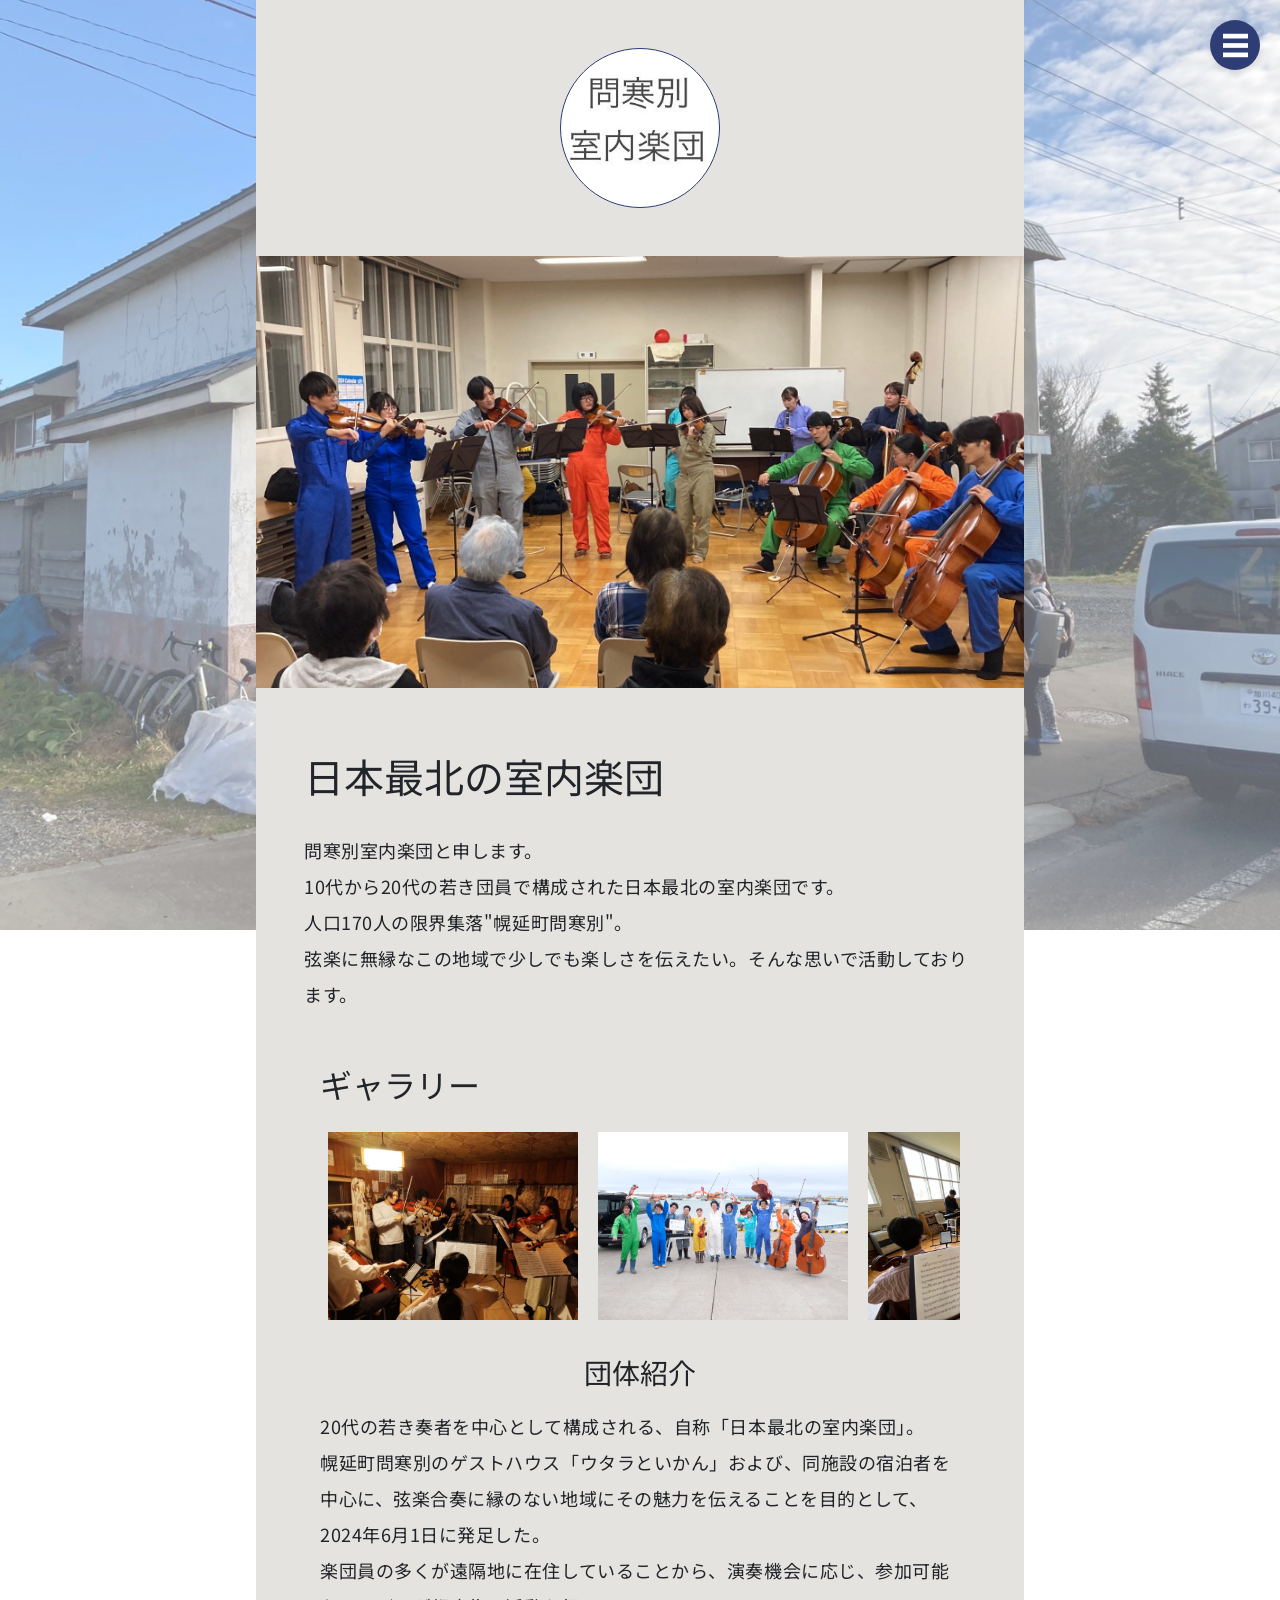
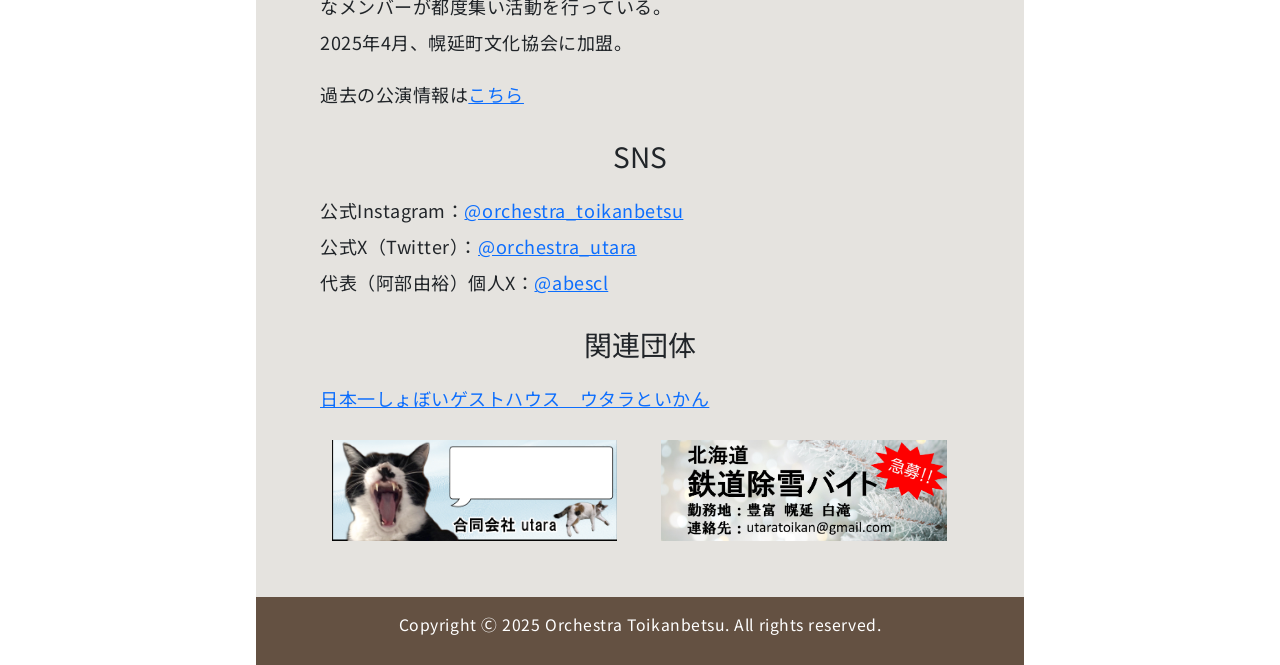
==== index.html @ 4eea9a48 "Update index.html" ====
<!DOCTYPE html>
<html lang="ja">
<head>
    <meta name="viewport" content="width=device-width, initial-scale=1.0, maximum-scale=1.0, minimum-scale=1.0">
    <meta charset="UTF-8">
    <meta name="description" content="自称日本最北の室内楽団「問寒別室内楽団」の公式HPです">
    <title>問寒別室内楽団</title>

    <link rel="preconnect" href="https://fonts.googleapis.com">
    <link rel="preconnect" href="https://fonts.gstatic.com" crossorigin>
    <link href="https://fonts.googleapis.com/css2?family=Noto+Sans+JP:wght@100..900&display=swap" rel="stylesheet">

    <link href="https://cdn.jsdelivr.net/npm/bootstrap@5.3.0/dist/css/bootstrap.min.css" rel="stylesheet" integrity="sha384-9ndCyUaIbzAi2FUVXJi0CjmCapSmO7SnpJef0486qhLnuZ2cdeRhO02iuK6FUUVM" crossorigin="anonymous">
    <script src="https://cdn.jsdelivr.net/npm/bootstrap@5.3.0/dist/js/bootstrap.bundle.min.js" integrity="sha384-geWF76RCwLtnZ8qwWowPQNguL3RmwHVBC9FhGdlKrxdiJJigb/j/68SIy3Te4Bkz" crossorigin="anonymous"></script>

    <link rel="stylesheet" href="style.css">
</head>
<body>
    <div class="container p-0 h-100">
        <header>
            <a href="index.html">
                <div id="headerIcon" class="mx-auto"></div>
            </a>
        </header>

        <img id="topImg" src="img/header.jpg">

        <!-- メニュー部分 -->
        <div id="menuIcon"></div>
        <div id="menuOverlay">
            <div id="menuContent">
                <h3>問寒別室内楽団</h3>
                <ul id="menuList">
                    <li><a href="index.html#greeding">ご挨拶</a></li>
                    <li><a href="index.html#introduction">団体紹介</a></li>
                    <li><a href="index.html#sns">SNS</a></li>
                    <li><a href="index.html#links">関連団体</a></li>
                </ul>
            </div>
        </div>

        <!-- コンテンツ -->
        <div class="contents mx-auto">
            <div class="pb-2" id="greeding">
                <h1 class="fs-1 pb-2">日本最北の室内楽団</h1>
                <p>問寒別室内楽団と申します。<br>
                    10代から20代の若き団員で構成された日本最北の室内楽団です。<br>
                    人口170人の限界集落"幌延町問寒別"。<br>
                    弦楽に無縁なこの地域で少しでも楽しさを伝えたい。そんな思いで活動しております。
                </p>
            </div>

            <div id ="gallery" class="m-3">
                <div><h2>ギャラリー</h2></div>
                <div class="scroll-container p-2">
                    <div class="d-flex">
                        <img src="img/gallary/1.jpg" class="scroll-item">
                        <img src="img/gallary/2.jpg" class="scroll-item">
                        <img src="img/gallary/3.jpg" class="scroll-item">
                        <img src="img/gallary/4.jpg" class="scroll-item">
                        <img src="img/gallary/5.jpg" class="scroll-item">
                    </div>
                </div>
            </div>

            <div id ="introduction" class="m-3">
                <h3 class="text-center">団体紹介</h3>
                <p>
                    20代の若き奏者を中心として構成される、自称「日本最北の室内楽団」。<br>
                    幌延町問寒別のゲストハウス「ウタラといかん」および、同施設の宿泊者を中心に、弦楽合奏に縁のない地域にその魅力を伝えることを目的として、2024年6月1日に発足した。<br>
                    楽団員の多くが遠隔地に在住していることから、演奏機会に応じ、参加可能なメンバーが都度集い活動を行っている。<br>
                    2025年4月、幌延町文化協会に加盟。
                </p>
                <p>過去の公演情報は<a href="concert.html">こちら</a></p>
            </div>

            <div id = "sns" class="m-3">
                <h3 class="text-center">SNS</h3>
                <p>
                    公式Instagram：<a href="https://www.instagram.com/orchestra_toikanbetsu?utm_source=ig_web_button_share_sheet&igsh=ZDNlZDc0MzIxNw==">@orchestra_toikanbetsu</a><br>
                    公式X（Twitter）：<a href="https://x.com/orchestra_utara">@orchestra_utara</a><br>
                    代表（阿部由裕）個人X：<a href="https://x.com/abescl">@abescl</a></p>
            </div>

            <div id ="links" class="m-3">
                <h3 class="text-center">関連団体</h3>
                <p><a href="https://utaratoikan.studio.site/">日本一しょぼいゲストハウス　ウタラといかん</a></p>
            </div>

            <div id="advertisement" class=p-2>
                <img src="img/advertisement/1.gif">
                <img src="img/advertisement/2.jpg">
            </div>
        </div>

        <footer class="p-2">
            <p class="text-center"><small>Copyright Ⓒ 2025 Orchestra Toikanbetsu. All rights reserved.</small></p>
        </footer>
 
    </div>
    
    <script>
        const menuIcon = document.getElementById('menuIcon');
        const menuOverlay = document.getElementById('menuOverlay');

        menuIcon.onclick = function(){
            menuIcon.classList.toggle('open'); 
            menuOverlay.classList.toggle('active');  
        };

        menuOverlay.addEventListener('click', function (e) {
            if (e.target === menuOverlay) {
                menuOverlay.classList.remove('active');
                menuIcon.classList.remove('open'); 
            }
        });
    </script>
</body>

</html>
---- style.css ----
/* フォント */
h1, h2, h3{
    font-family: "Noto Sans JP", sans-serif !important;
    font-weight: 400;
    line-height: 2; 
  }
p{
    font-family: "Noto Sans JP", sans-serif !important;
    font-optical-sizing: auto;
    font-style: normal;
    /* font-size: 18px; */
    font-size: clamp(0.875rem, 1vw + 0.5rem, 1.125rem);
    line-height: 2;
    letter-spacing: 0.03em;
}
.concert h5{
    font-family: "Noto Sans JP", sans-serif !important;
    font-weight: 700;
}
.concert p{
    line-height: 1.5; 
}

/* 共通 */
.container {
    width: 768px;
    background-color: #E5E3DF;
}

/* ヘッダー */
#headerIcon {
    background-image: url(img/config/header-icon.jpg);
    background-size: 100%;
    background-position: center;
    background-repeat: no-repeat;
    border: solid 1px #2F3D75;
    border-radius: 50%;
}
#topImg {
    width: 100%;
    object-fit: cover;
}

/* フッター */
footer {
    color: white;
    background-color: #645142;
}

/* メニュー */
#menuIcon {
    position: fixed;
    top: 20px;
    right: 20px;
    width: 50px;
    height: 50px;
    background: #2F3D75;
    border-radius: 50%;
    box-shadow: 0 4px 6px rgba(0, 0, 0, 0.1);
    display: flex;
    flex-direction: column;
    justify-content: center;
    align-items: center;
    cursor: pointer;
    transition: transform 0.3s;
    z-index: 1000;
    background-image: url('img/config/menu-icon.svg');
    background-size: 50%;
    background-position: center;
    background-repeat: no-repeat;
}

#menuIcon:hover {
    transform: scale(1.1);
}

#menuIcon.open {
    background-image: url('img/config/close-icon.svg');
    background-size: 50%;
    background-position: center;
    background-repeat: no-repeat;
}

#menuOverlay {
    position: fixed;
    top: 0;
    left: 0;
    width: 100%;
    height: 100%;
    background: rgba(0, 0, 0, 0.8);
    display: flex;
    justify-content: center;
    align-items: center;
    opacity: 0;
    visibility: hidden;
    transition: opacity 0.3s, visibility 0.3s;
    z-index: 999;
}

#menuContent {
    background-color: white;
    padding: 20px;
    border-radius: 10px;
    text-align: center;
    width: 80%;
    max-width: 300px;
}

#menuList {
    list-style: none;
    padding: 0;
}
#menuList li {
    margin: 15px 0;
}
#menuList a {
    text-decoration: none;
    color: black;
    font-size: 18px;
    transition: color 0.3s;
}
#menuList a:hover {
    color: #ffcc00;
}

#menuOverlay.active {
    opacity: 1;
    visibility: visible;
}

/* ギャラリー */
.scroll-container {
    overflow-x: auto;
    white-space: nowrap;
    -webkit-overflow-scrolling: touch;
    scrollbar-width: none;
}
.scroll-item {
    width: 250px;
    height: auto;
    margin-right: 20px;
    object-fit: cover;
}

/* 広告 */
#advertisment {
    display: flex;
    text-align: center;
}


/* PC・タブレットサイズ*/
@media screen and (min-width:576px){
    body {
        background-image: url('img/background.jpg');
        background-size: cover;
        background-attachment: fixed;
        background-position: center;
        background-repeat: no-repeat;
        background-color:rgba(255,255,255,0.4);
        background-blend-mode:lighten;
    }
    header {
        padding-top: 3rem;
        padding-bottom: 3rem;
    }
    #headerIcon {
        width: 10rem;
        height: 10rem;
    }
    #advertisement img{
        width: 49.5%;
        padding: 0 3%;
    }
    .contents {
        padding: 3rem;
    }
    .concert.card {
        width: 70%;
    }    
}
/* スマホサイズ */
@media screen and (max-width: 575px) {
    body {
        background-image: none;
    }
    header {
        padding-top: 1rem;
        padding-bottom: 1rem;
    }
    #headerIcon {
        width: 7rem;
        height: 7rem;
    }
    .container {
        width: 100%;
    }
    #advertisement img{
        display: block;
        margin: 1rem auto;
        width: 80%;
    }
    .contents {
        padding: 1rem;
    }
    .concert.card {
        width: 90%;
    }
}
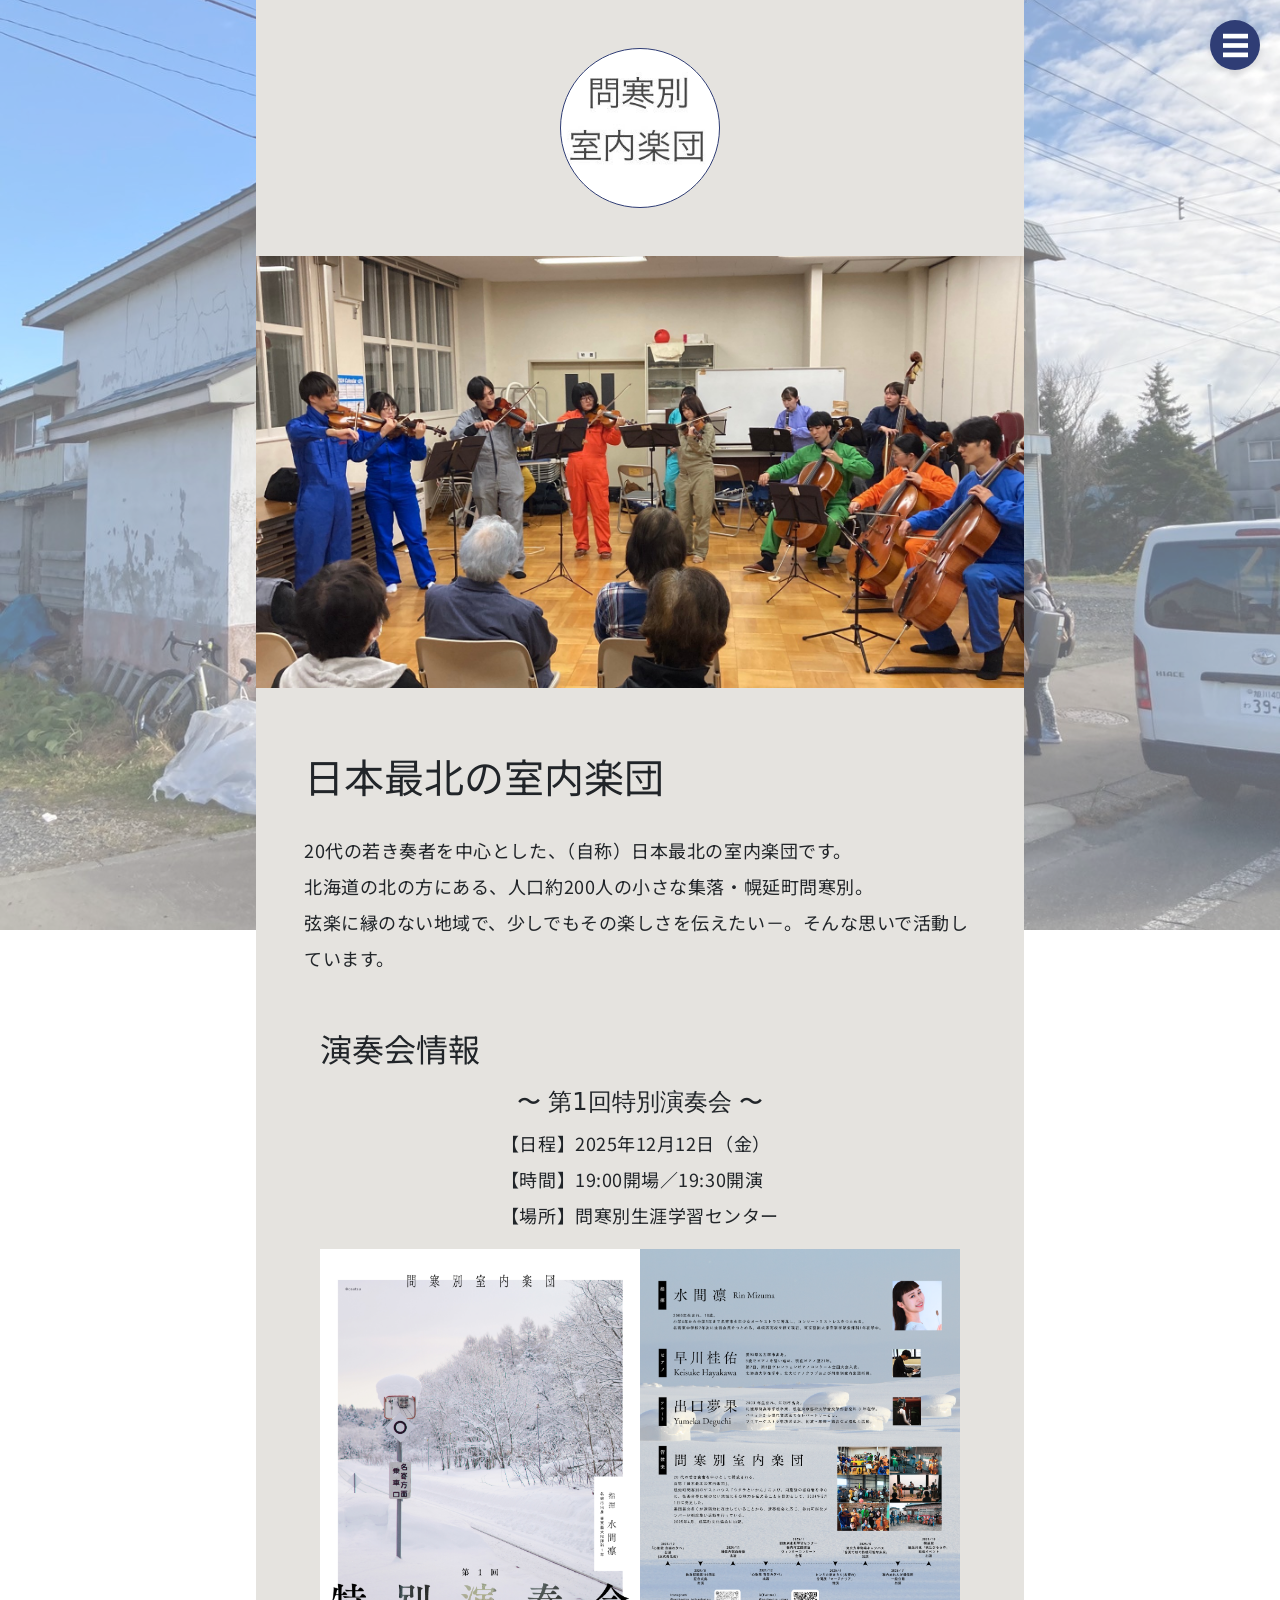
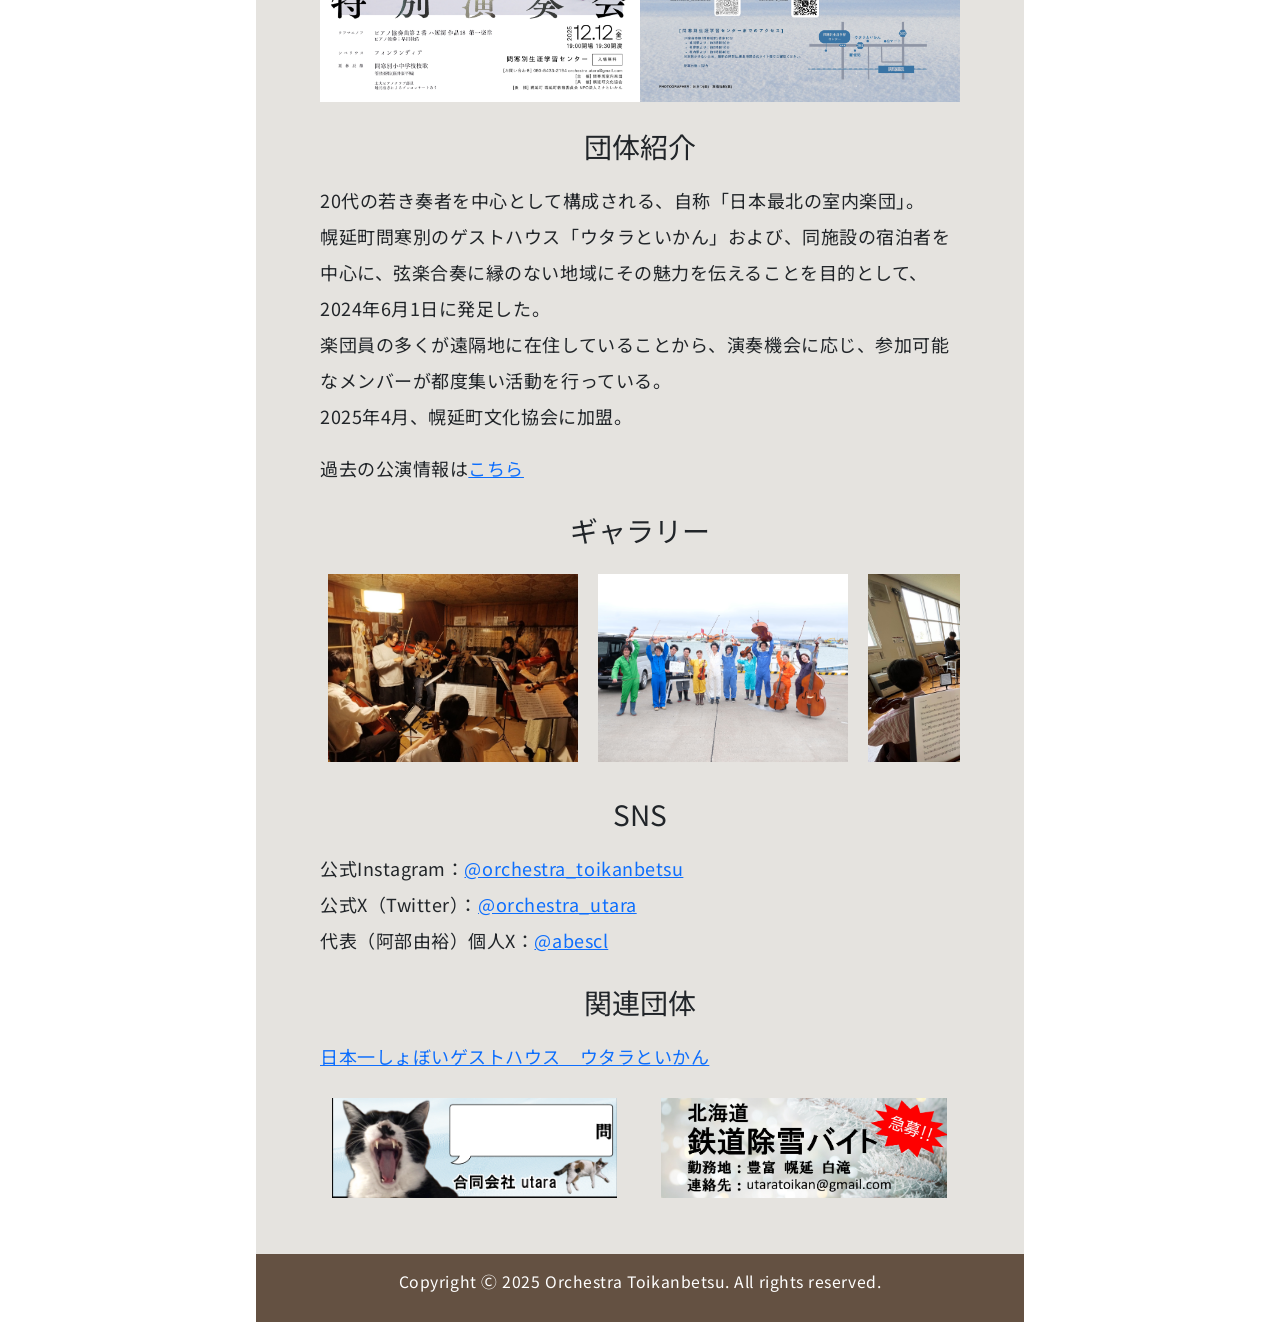
==== commit 46f36e66: "Add files via upload" ====
--- a/index.html
+++ b/index.html
@@ -2,8 +2,9 @@
 <html lang="ja">
 <head>
     <meta name="viewport" content="width=device-width, initial-scale=1.0, maximum-scale=1.0, minimum-scale=1.0">
-    <meta charset="UTF-8">
+    <meta charset="utf-8">
     <meta name="description" content="自称日本最北の室内楽団「問寒別室内楽団」の公式HPです">
+    <meta name="Keywords" content="問寒別,室内楽団,オーケストラ,幌延,弦楽,弦楽合奏,クラシック音楽,北海道,最北">
     <title>問寒別室内楽団</title>
 
     <link rel="preconnect" href="https://fonts.googleapis.com">
@@ -43,23 +44,30 @@
         <div class="contents mx-auto">
             <div class="pb-2" id="greeding">
                 <h1 class="fs-1 pb-2">日本最北の室内楽団</h1>
-                <p>問寒別室内楽団と申します。<br>
-                    10代から20代の若き団員で構成された日本最北の室内楽団です。<br>
-                    人口170人の限界集落"幌延町問寒別"。<br>
-                    弦楽に無縁なこの地域で少しでも楽しさを伝えたい。そんな思いで活動しております。
+                <p>
+                    20代の若き奏者を中心とした、（自称）日本最北の室内楽団です。<br>
+                    北海道の北の方にある、人口約200人の小さな集落・幌延町問寒別。<br>
+                    弦楽に縁のない地域で、少しでもその楽しさを伝えたい－。そんな思いで活動しています。
                 </p>
             </div>
 
-            <div id ="gallery" class="m-3">
-                <div><h2>ギャラリー</h2></div>
-                <div class="scroll-container p-2">
-                    <div class="d-flex">
-                        <img src="img/gallary/1.jpg" class="scroll-item">
-                        <img src="img/gallary/2.jpg" class="scroll-item">
-                        <img src="img/gallary/3.jpg" class="scroll-item">
-                        <img src="img/gallary/4.jpg" class="scroll-item">
-                        <img src="img/gallary/5.jpg" class="scroll-item">
-                    </div>
+            <div id ="information" class="m-3">
+                <div><h2>演奏会情報</h2></div>
+                <h4 class="text-center">〜 第1回特別演奏会 〜</h4>
+                <div class="d-flex justify-content-center">
+                    <p>
+                        【日程】2025年12月12日（金）<br>
+                        【時間】19:00開場／19:30開演<br>
+                        【場所】問寒別生涯学習センター
+                    </p>
+                </div>
+                <div class="d-flex">
+                    <a href="img/information/20251212_1.png" target="_blank">
+                        <img src="img/information/20251212_1.png" class="img-fluid">
+                    </a>
+                    <a href="img/information/20251212_2.png" target="_blank">
+                        <img src="img/information/20251212_2.png" class="img-fluid">
+                    </a>
                 </div>
             </div>
 
@@ -72,6 +80,19 @@
                     2025年4月、幌延町文化協会に加盟。
                 </p>
                 <p>過去の公演情報は<a href="concert.html">こちら</a></p>
+            </div>
+
+            <div id ="gallery" class="m-3">
+                <h3 class="text-center">ギャラリー</h3>
+                <div class="scroll-container p-2">
+                    <div class="d-flex">
+                        <img src="img/gallary/1.jpg" class="scroll-item">
+                        <img src="img/gallary/2.jpg" class="scroll-item">
+                        <img src="img/gallary/3.jpg" class="scroll-item">
+                        <img src="img/gallary/4.jpg" class="scroll-item">
+                        <img src="img/gallary/5.jpg" class="scroll-item">
+                    </div>
+                </div>
             </div>
 
             <div id = "sns" class="m-3">
@@ -116,5 +137,4 @@
         });
     </script>
 </body>
-
-</html>
+</html>
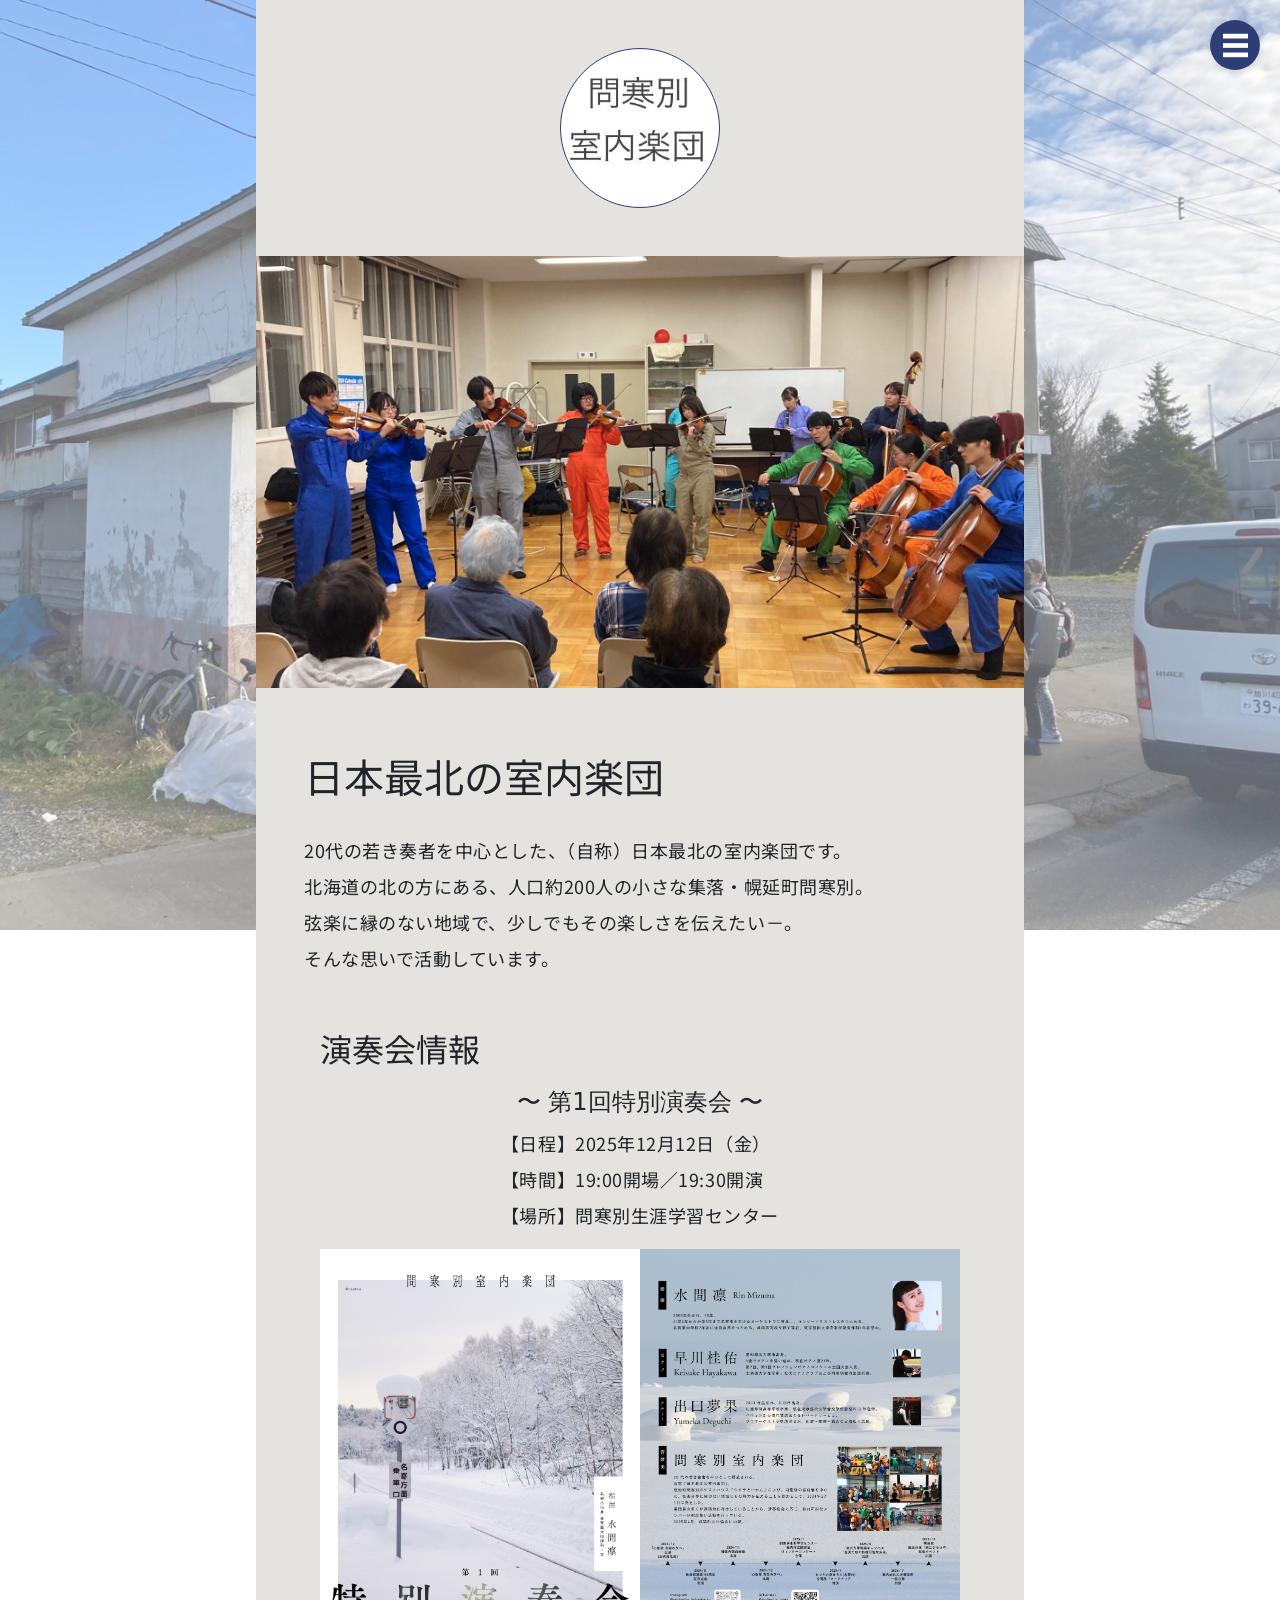
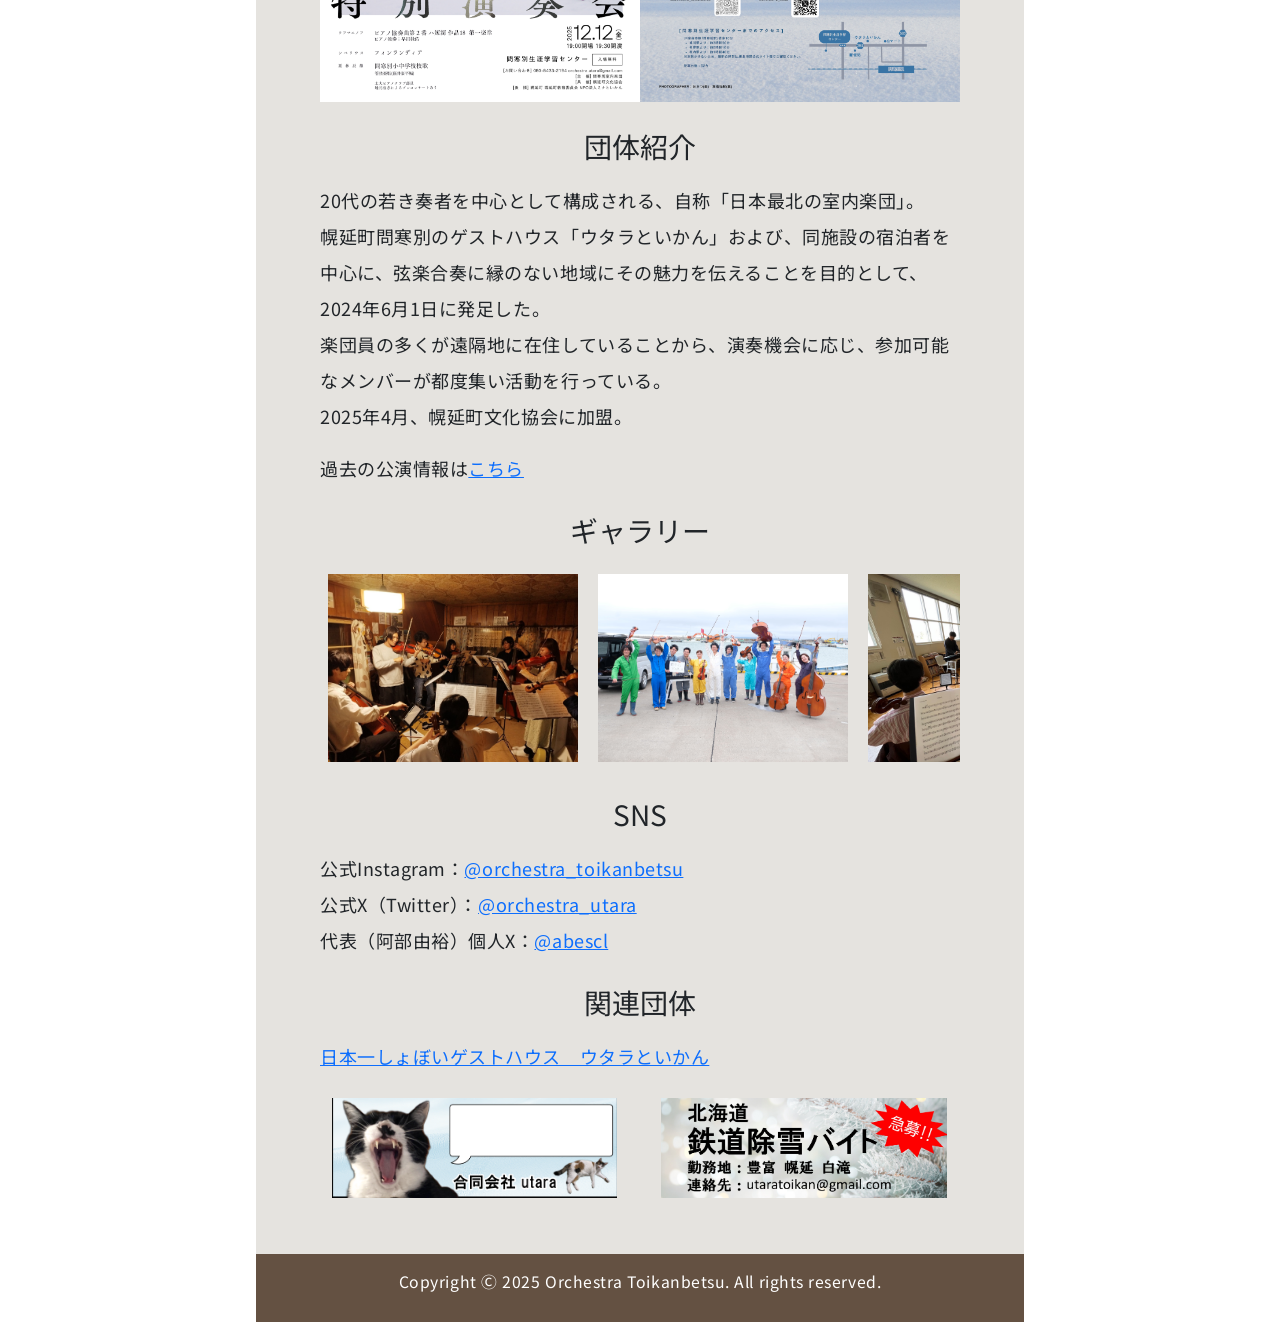
==== commit 967e8a3e: "Add files via upload" ====
--- a/index.html
+++ b/index.html
@@ -47,7 +47,8 @@
                 <p>
                     20代の若き奏者を中心とした、（自称）日本最北の室内楽団です。<br>
                     北海道の北の方にある、人口約200人の小さな集落・幌延町問寒別。<br>
-                    弦楽に縁のない地域で、少しでもその楽しさを伝えたい－。そんな思いで活動しています。
+                    弦楽に縁のない地域で、少しでもその楽しさを伝えたい－。<br>
+                    そんな思いで活動しています。
                 </p>
             </div>
 
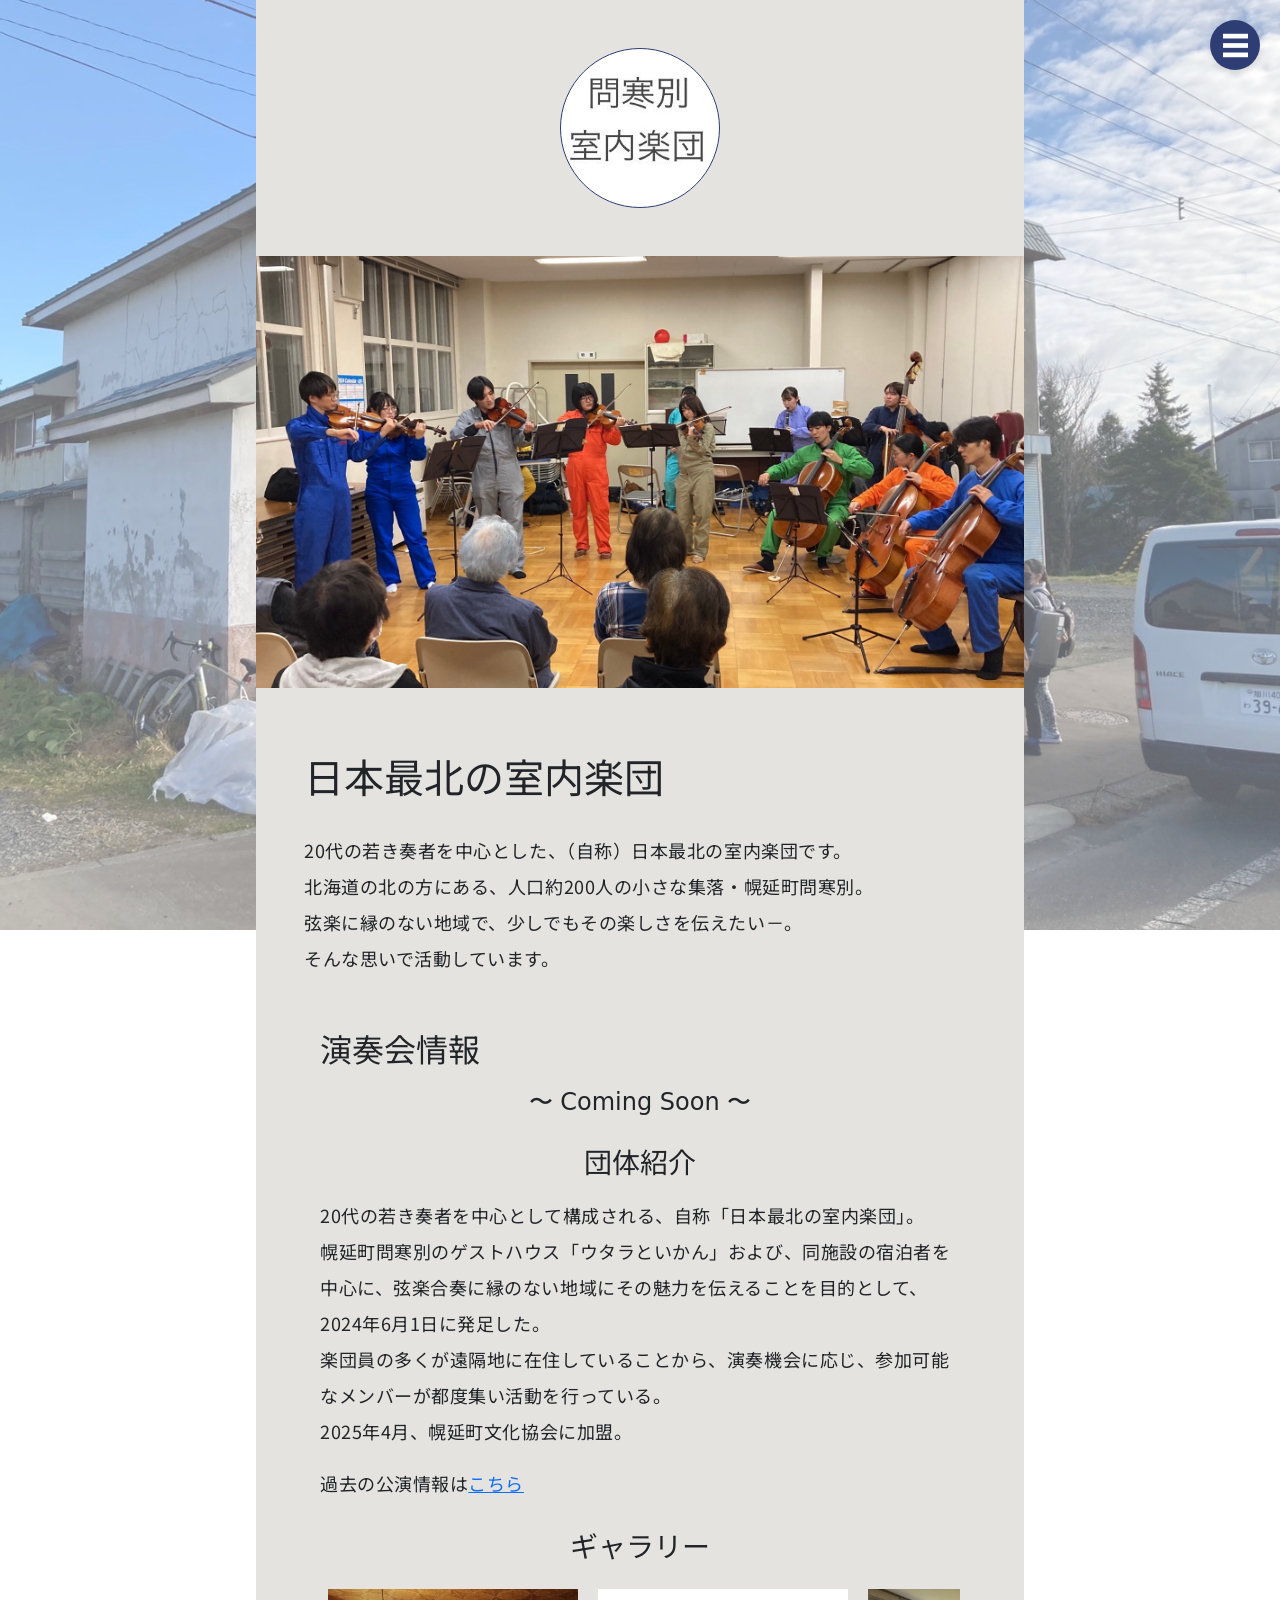
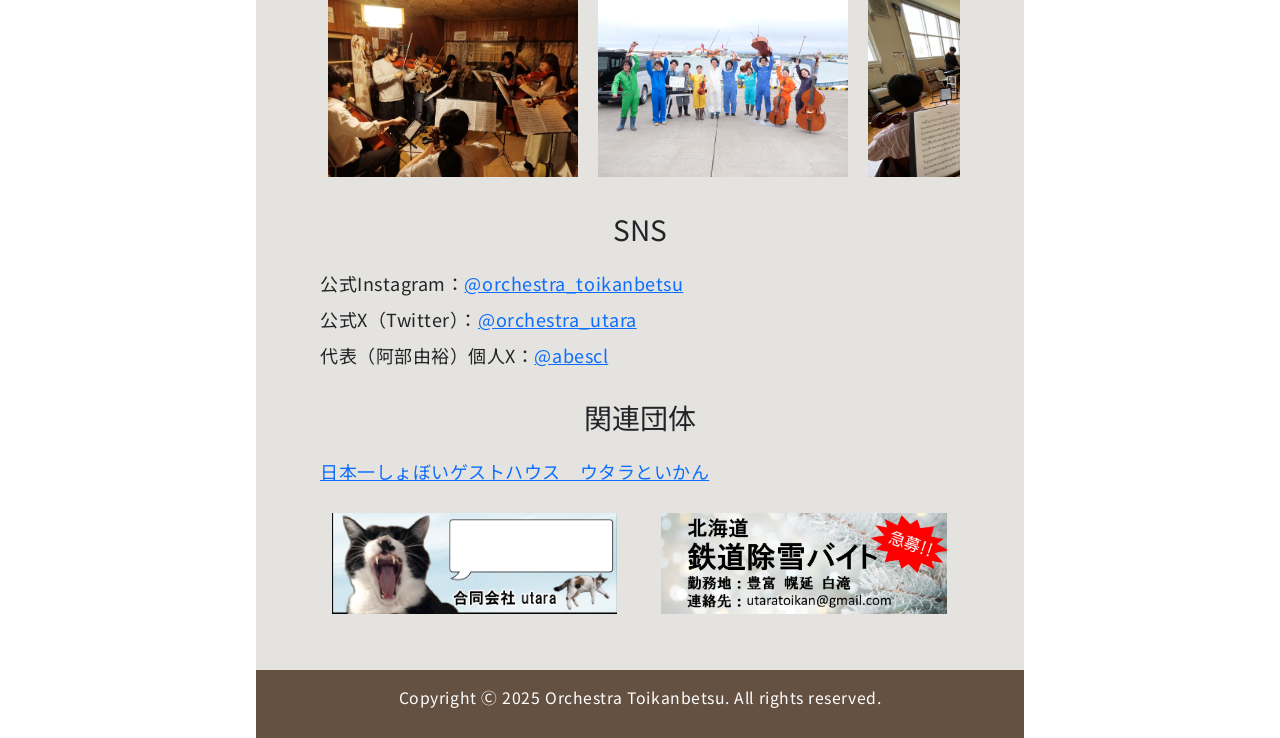
==== commit 2f3ab133: "Update index.html" ====
--- a/index.html
+++ b/index.html
@@ -54,22 +54,7 @@
 
             <div id ="information" class="m-3">
                 <div><h2>演奏会情報</h2></div>
-                <h4 class="text-center">〜 第1回特別演奏会 〜</h4>
-                <div class="d-flex justify-content-center">
-                    <p>
-                        【日程】2025年12月12日（金）<br>
-                        【時間】19:00開場／19:30開演<br>
-                        【場所】問寒別生涯学習センター
-                    </p>
-                </div>
-                <div class="d-flex">
-                    <a href="img/information/20251212_1.png" target="_blank">
-                        <img src="img/information/20251212_1.png" class="img-fluid">
-                    </a>
-                    <a href="img/information/20251212_2.png" target="_blank">
-                        <img src="img/information/20251212_2.png" class="img-fluid">
-                    </a>
-                </div>
+                <h4 class="text-center">〜 Coming Soon 〜</h4>
             </div>
 
             <div id ="introduction" class="m-3">
@@ -138,4 +123,4 @@
         });
     </script>
 </body>
-</html>+</html>
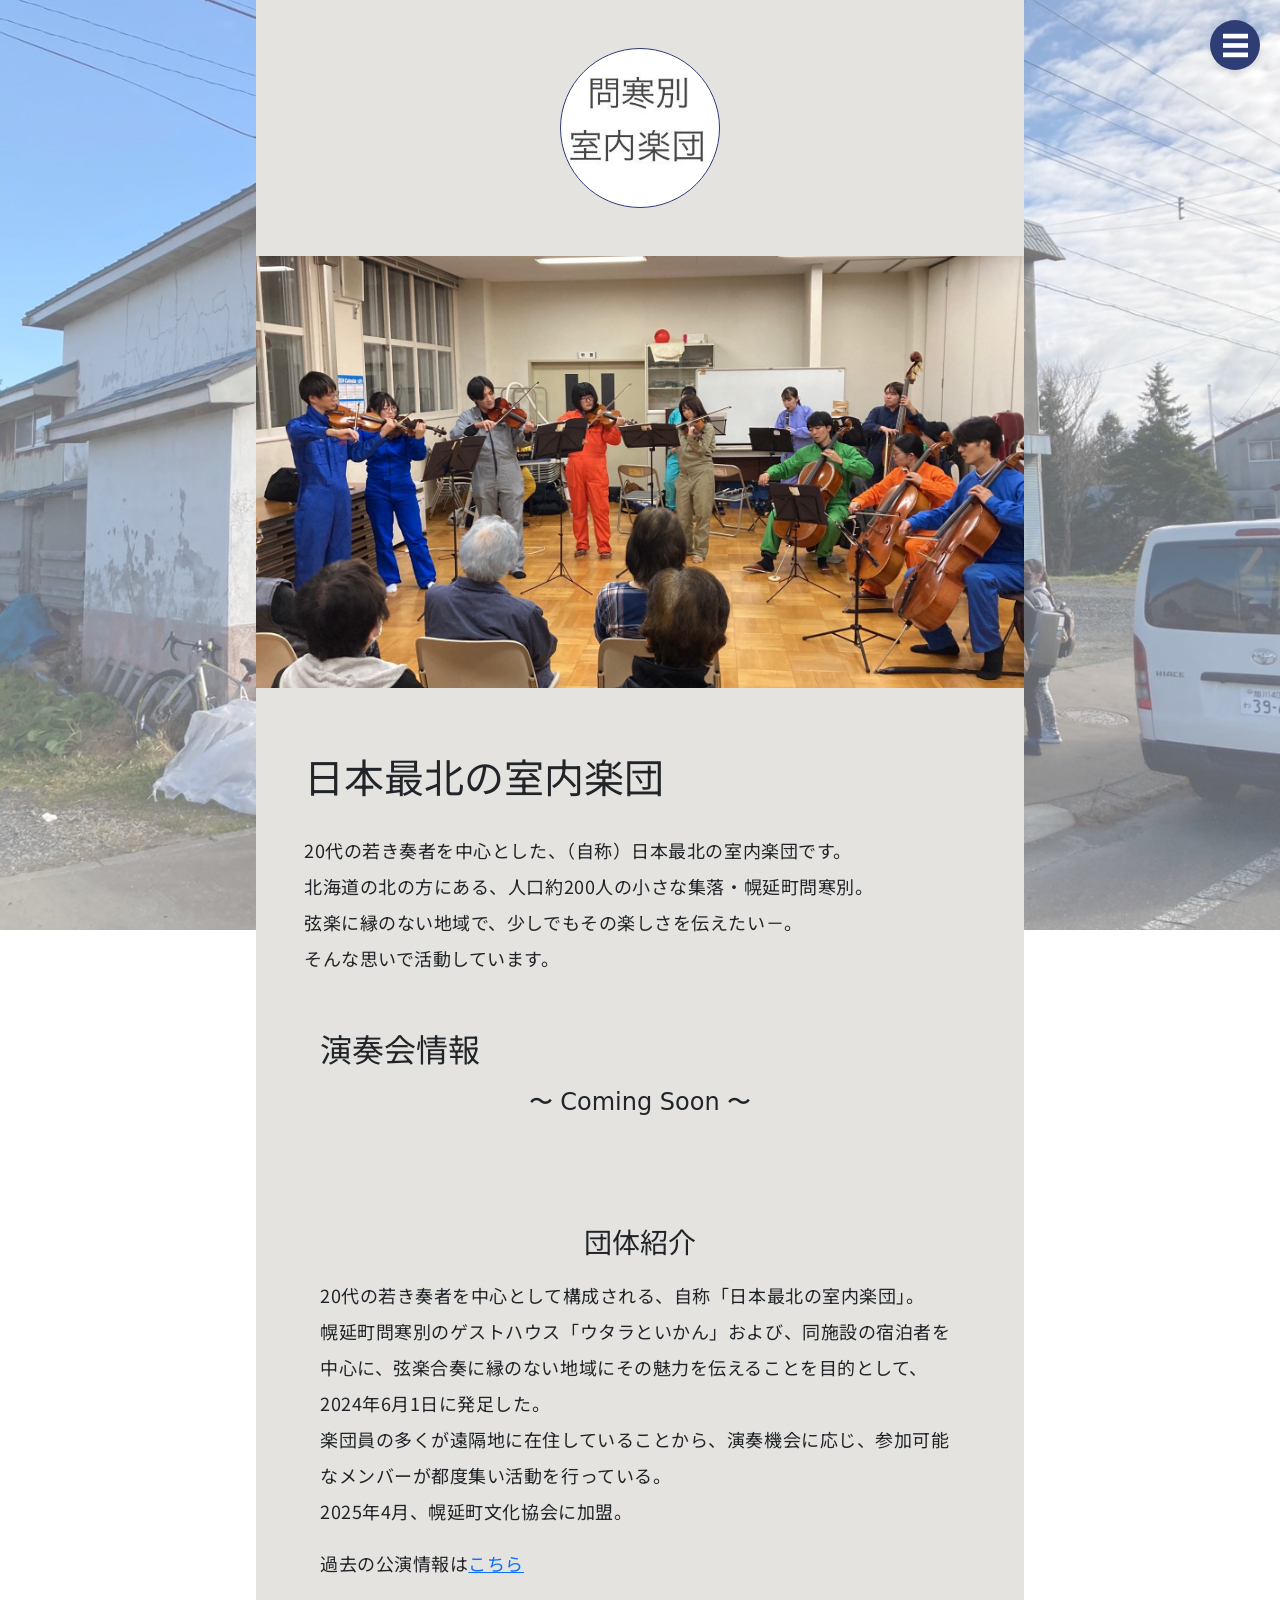
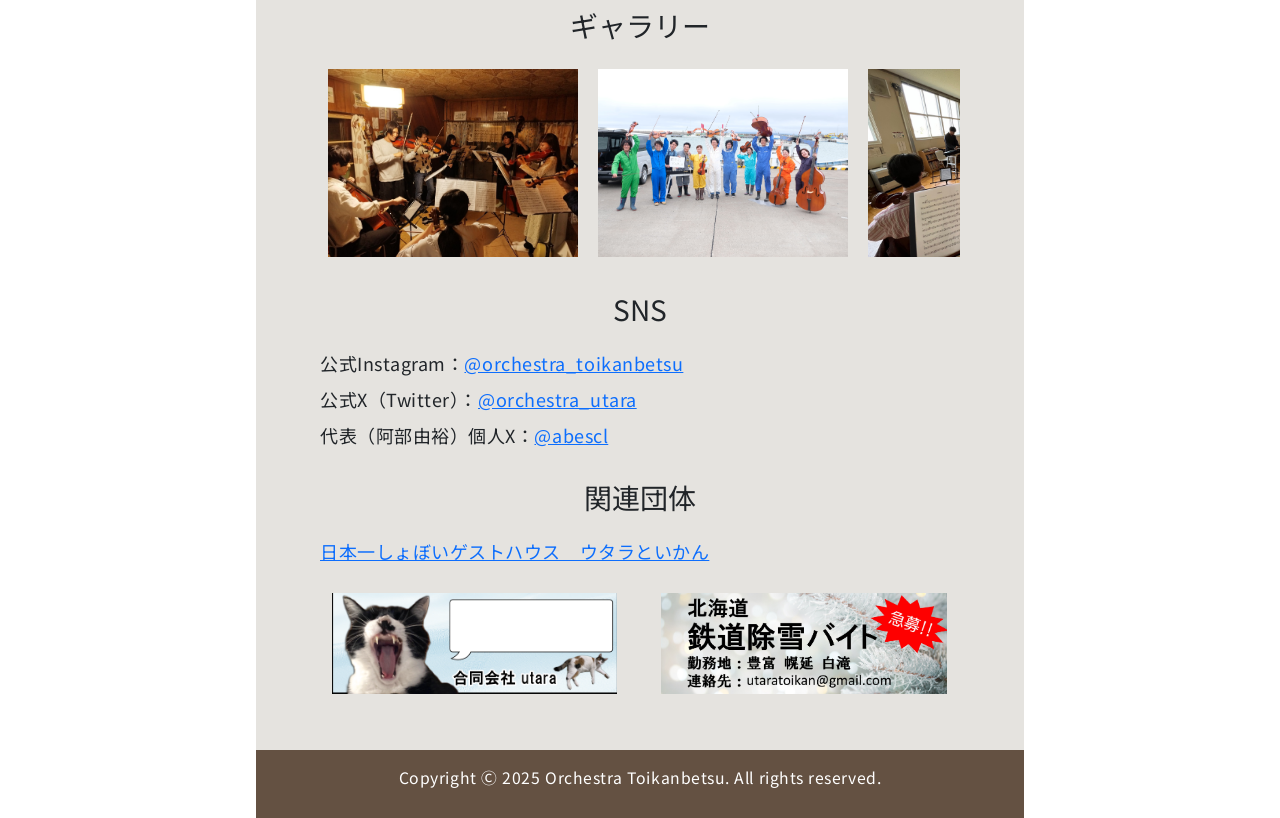
==== commit 990745b8: "Update index.html" ====
--- a/index.html
+++ b/index.html
@@ -55,6 +55,16 @@
             <div id ="information" class="m-3">
                 <div><h2>演奏会情報</h2></div>
                 <h4 class="text-center">〜 Coming Soon 〜</h4>
+                <div>
+                    <p>
+                        <br>
+                        <br>
+                        
+                    </p>
+                </div>
+                <div>
+                    
+                </div>
             </div>
 
             <div id ="introduction" class="m-3">
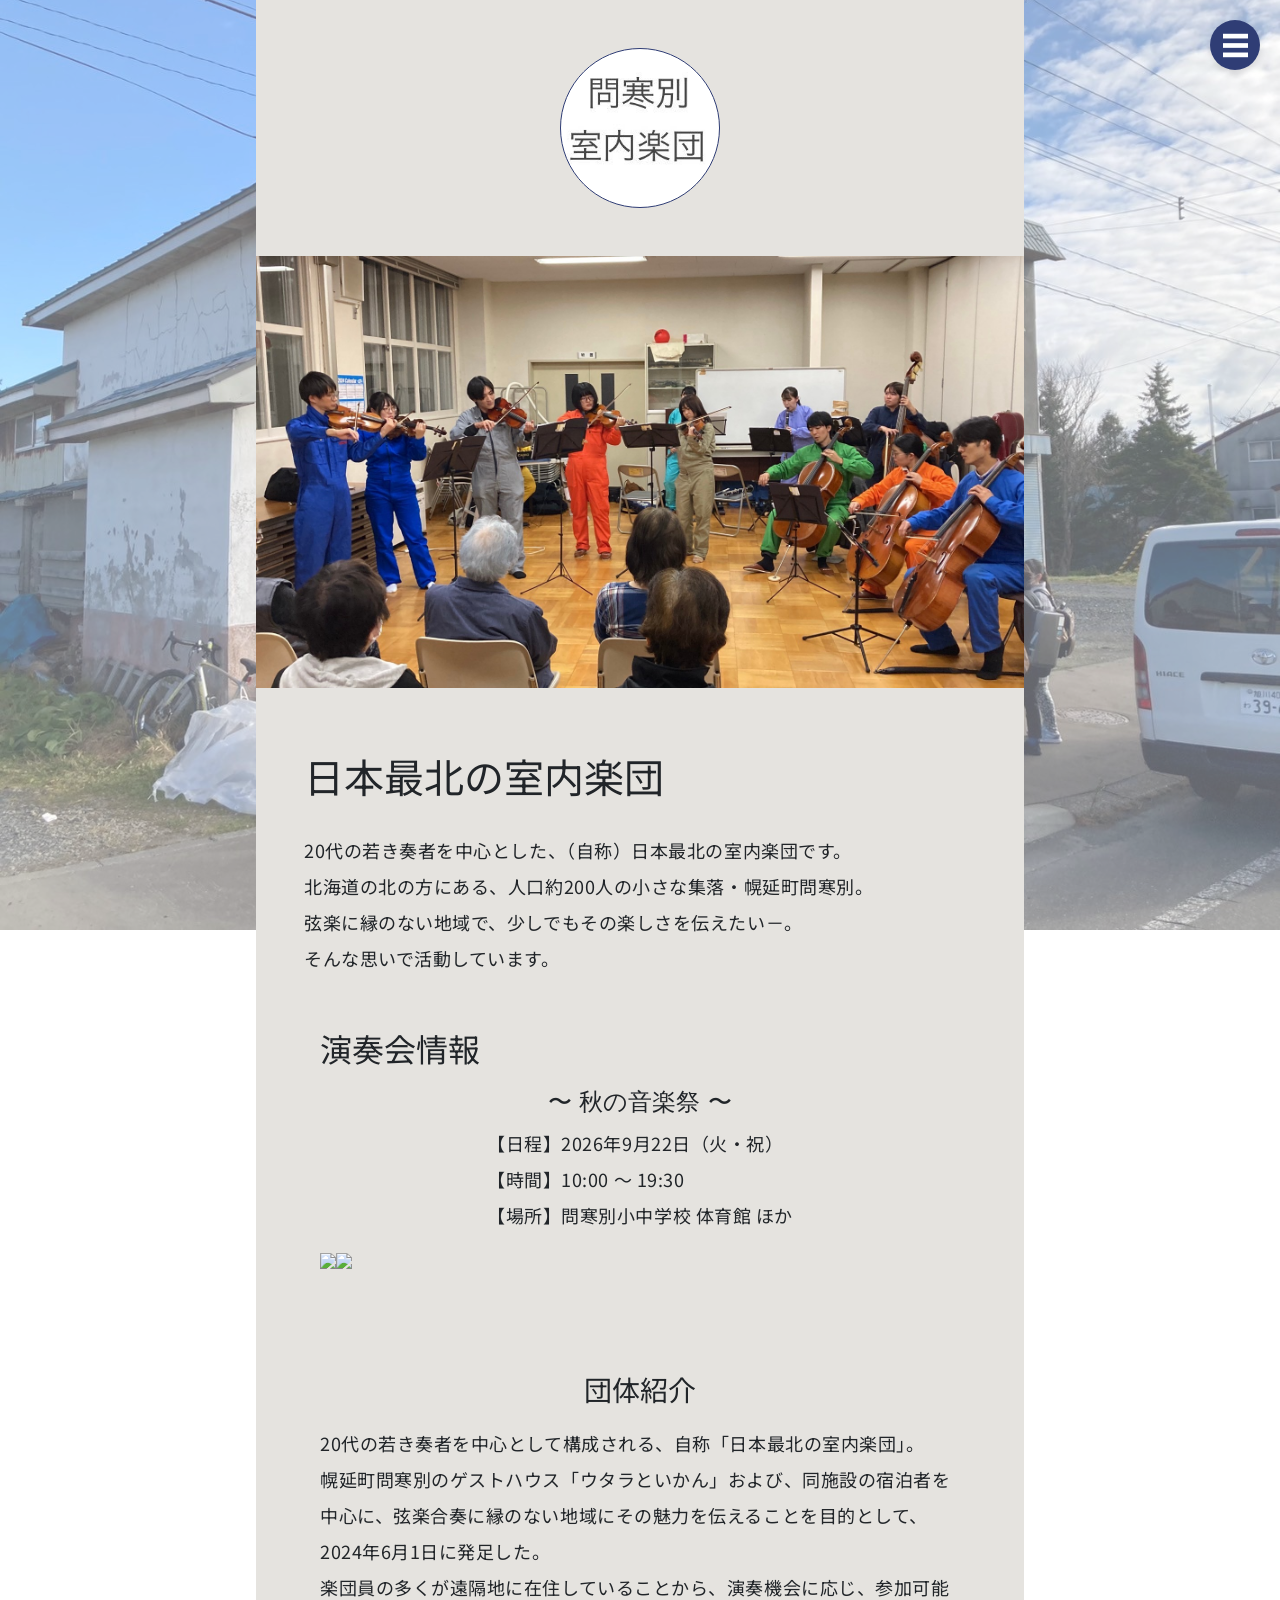
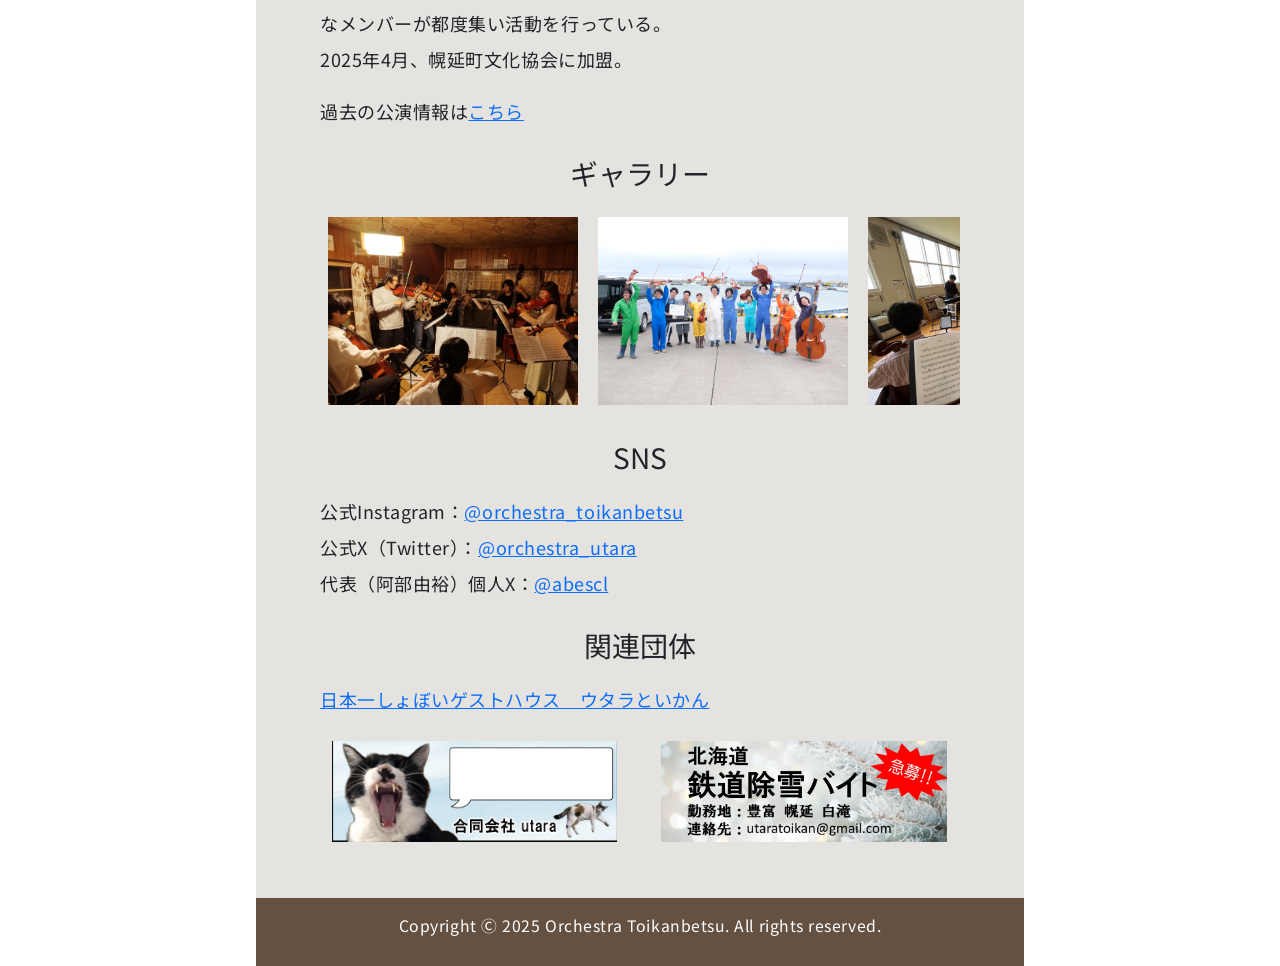
==== commit a7853f5a: "Update index.html for 20260922" ====
--- a/index.html
+++ b/index.html
@@ -54,7 +54,22 @@
 
             <div id ="information" class="m-3">
                 <div><h2>演奏会情報</h2></div>
-                <h4 class="text-center">〜 Coming Soon 〜</h4>
+                <h4 class="text-center">〜 秋の音楽祭 〜</h4>
+                <div class="d-flex justify-content-center">
+                    <p>
+                        【日程】2026年9月22日（火・祝）<br>
+                        【時間】10:00 〜 19:30<br>
+                        【場所】問寒別小中学校 体育館 ほか
+                    </p>
+                </div>
+                <div class="d-flex">
+                    <a href="img/information/20260922_1.png" target="_blank">
+                        <img src="img/information/20260922_1.png" class="img-fluid">
+                    </a>
+                    <a href="img/information/20260922_2.png" target="_blank">
+                        <img src="img/information/20260922_2.png" class="img-fluid">
+                    </a>
+                </div>
                 <div>
                     <p>
                         <br>
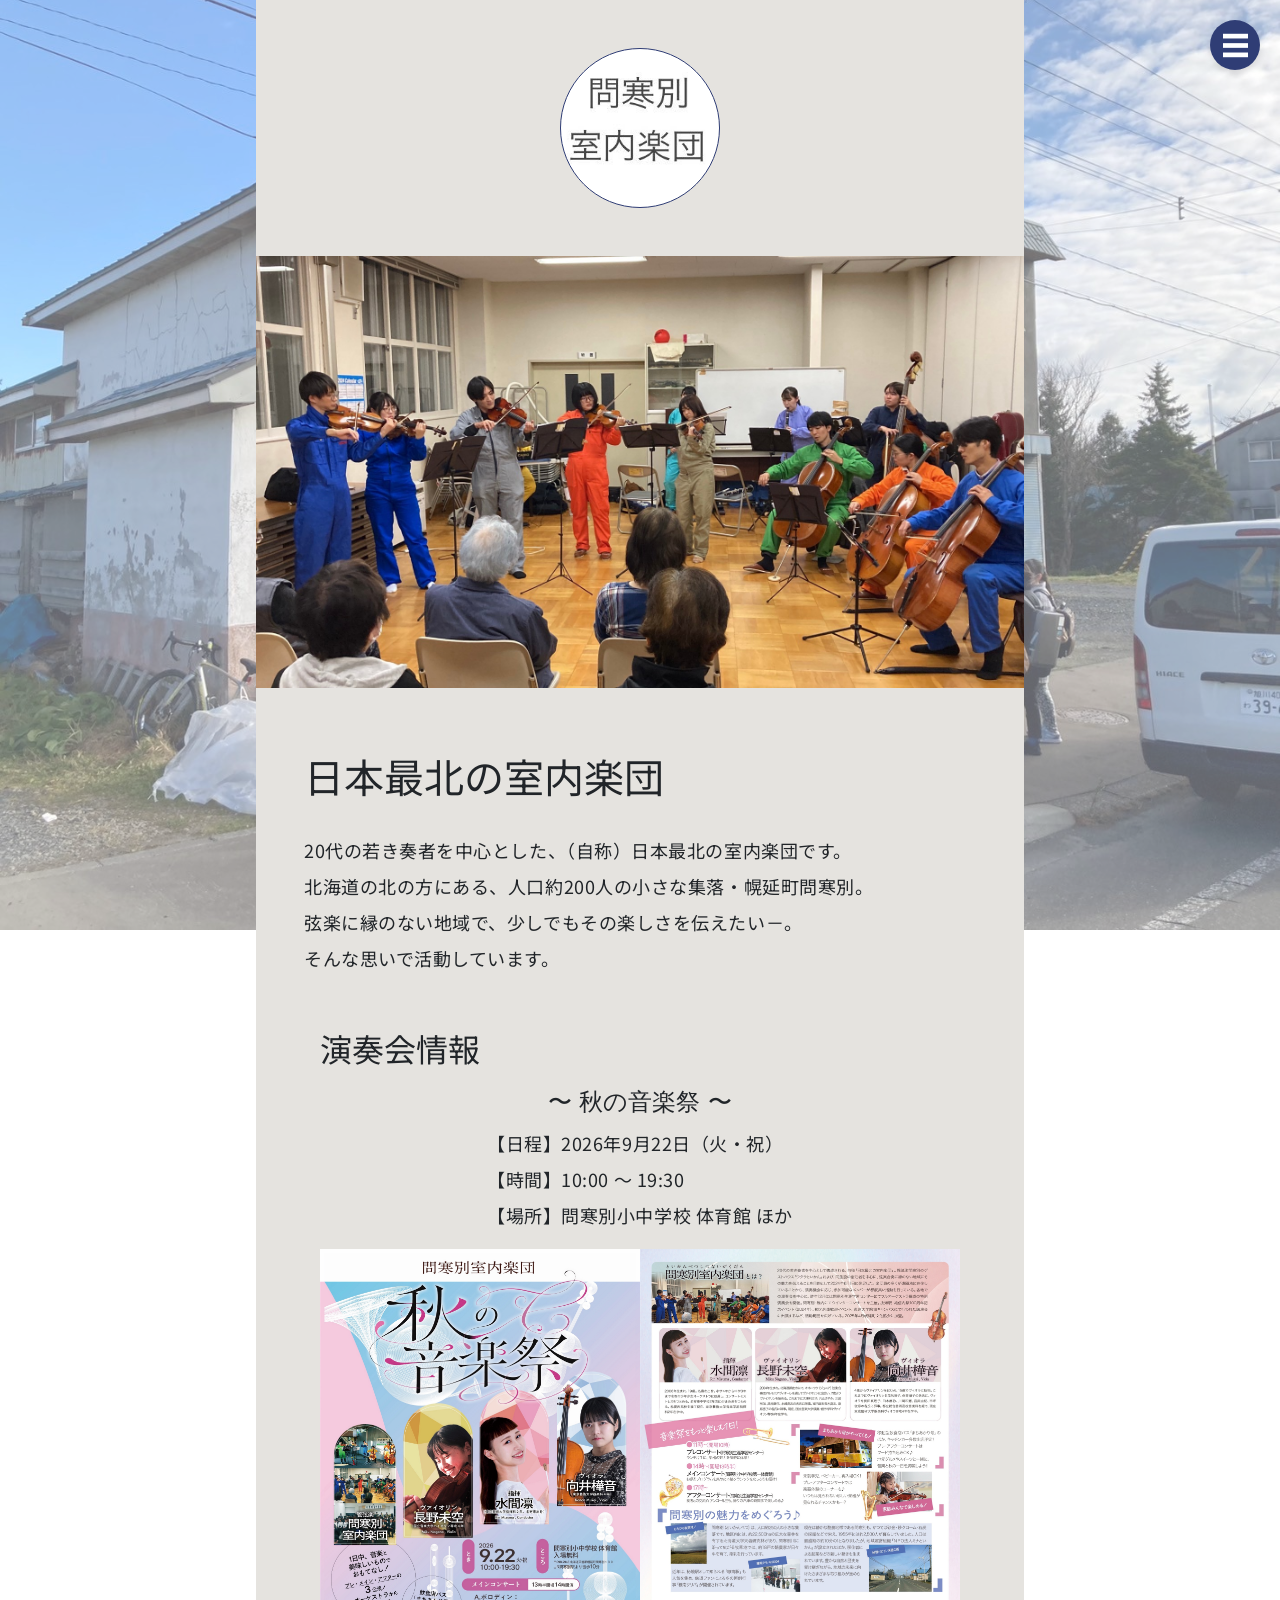
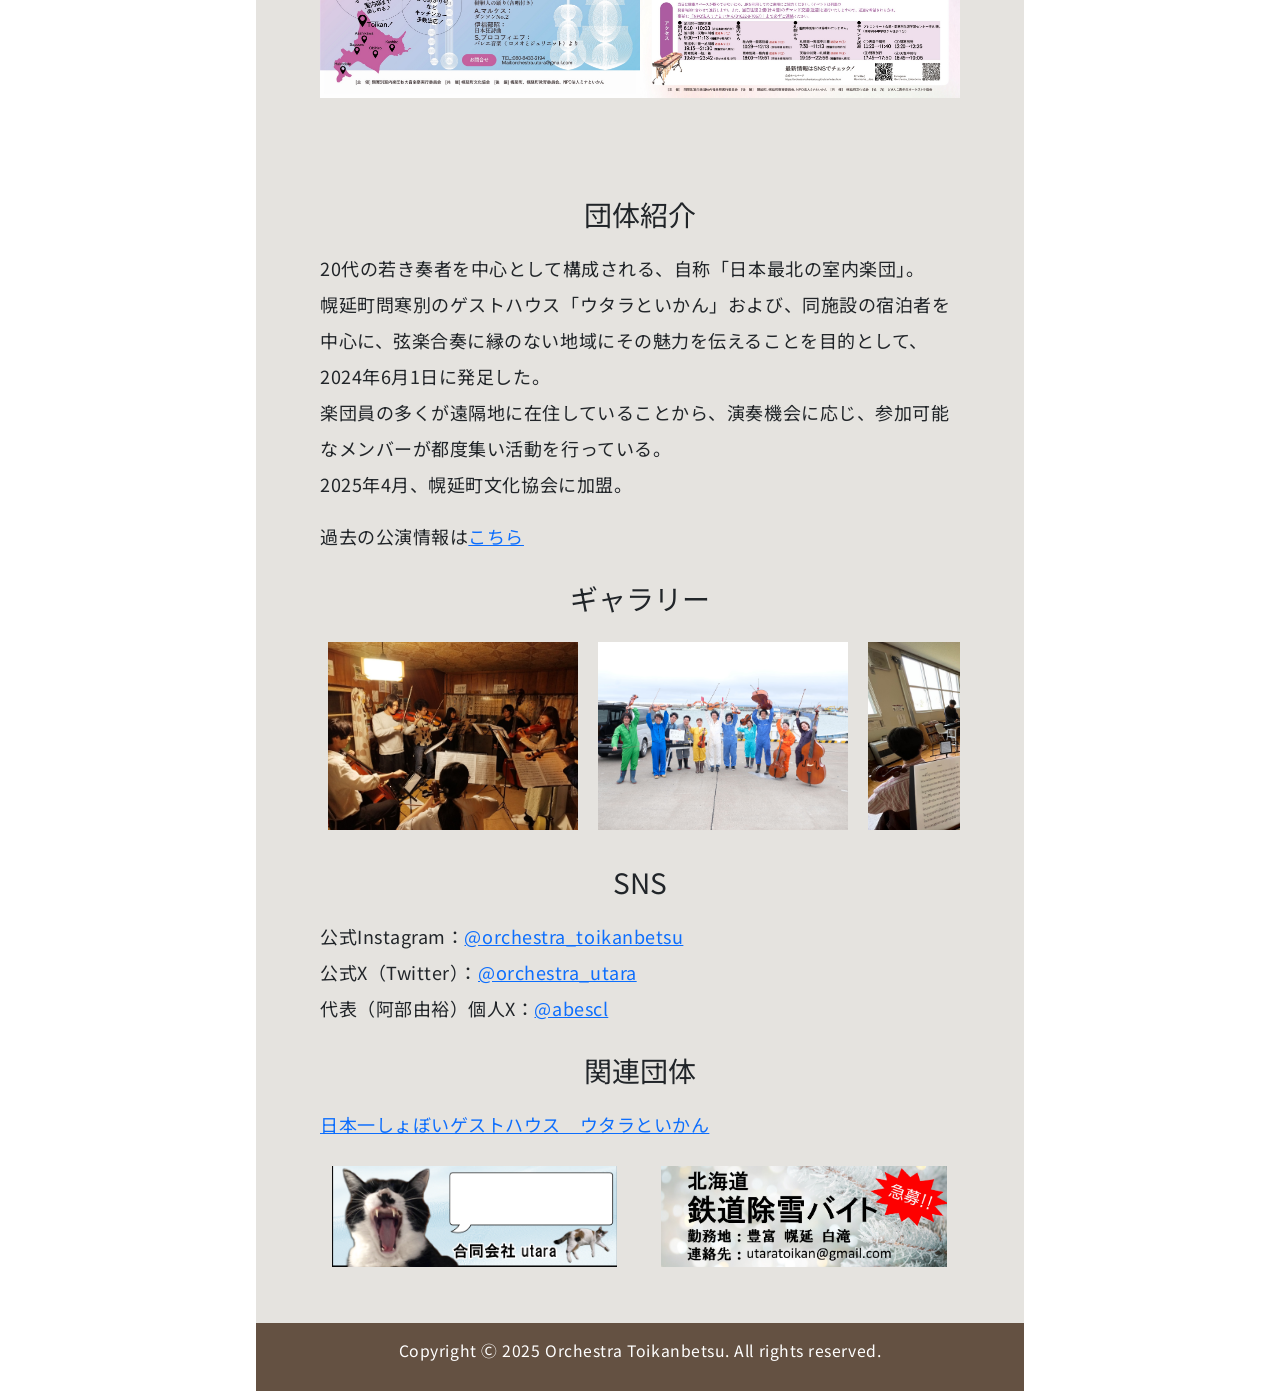
==== commit 9a91c7f4: "Update index.html for 20260922 拡張子" ====
--- a/index.html
+++ b/index.html
@@ -63,11 +63,11 @@
                     </p>
                 </div>
                 <div class="d-flex">
-                    <a href="img/information/20260922_1.png" target="_blank">
-                        <img src="img/information/20260922_1.png" class="img-fluid">
+                    <a href="img/information/20260922_1.jpg" target="_blank">
+                        <img src="img/information/20260922_1.jpg" class="img-fluid">
                     </a>
-                    <a href="img/information/20260922_2.png" target="_blank">
-                        <img src="img/information/20260922_2.png" class="img-fluid">
+                    <a href="img/information/20260922_2.jpg" target="_blank">
+                        <img src="img/information/20260922_2.jpg" class="img-fluid">
                     </a>
                 </div>
                 <div>
